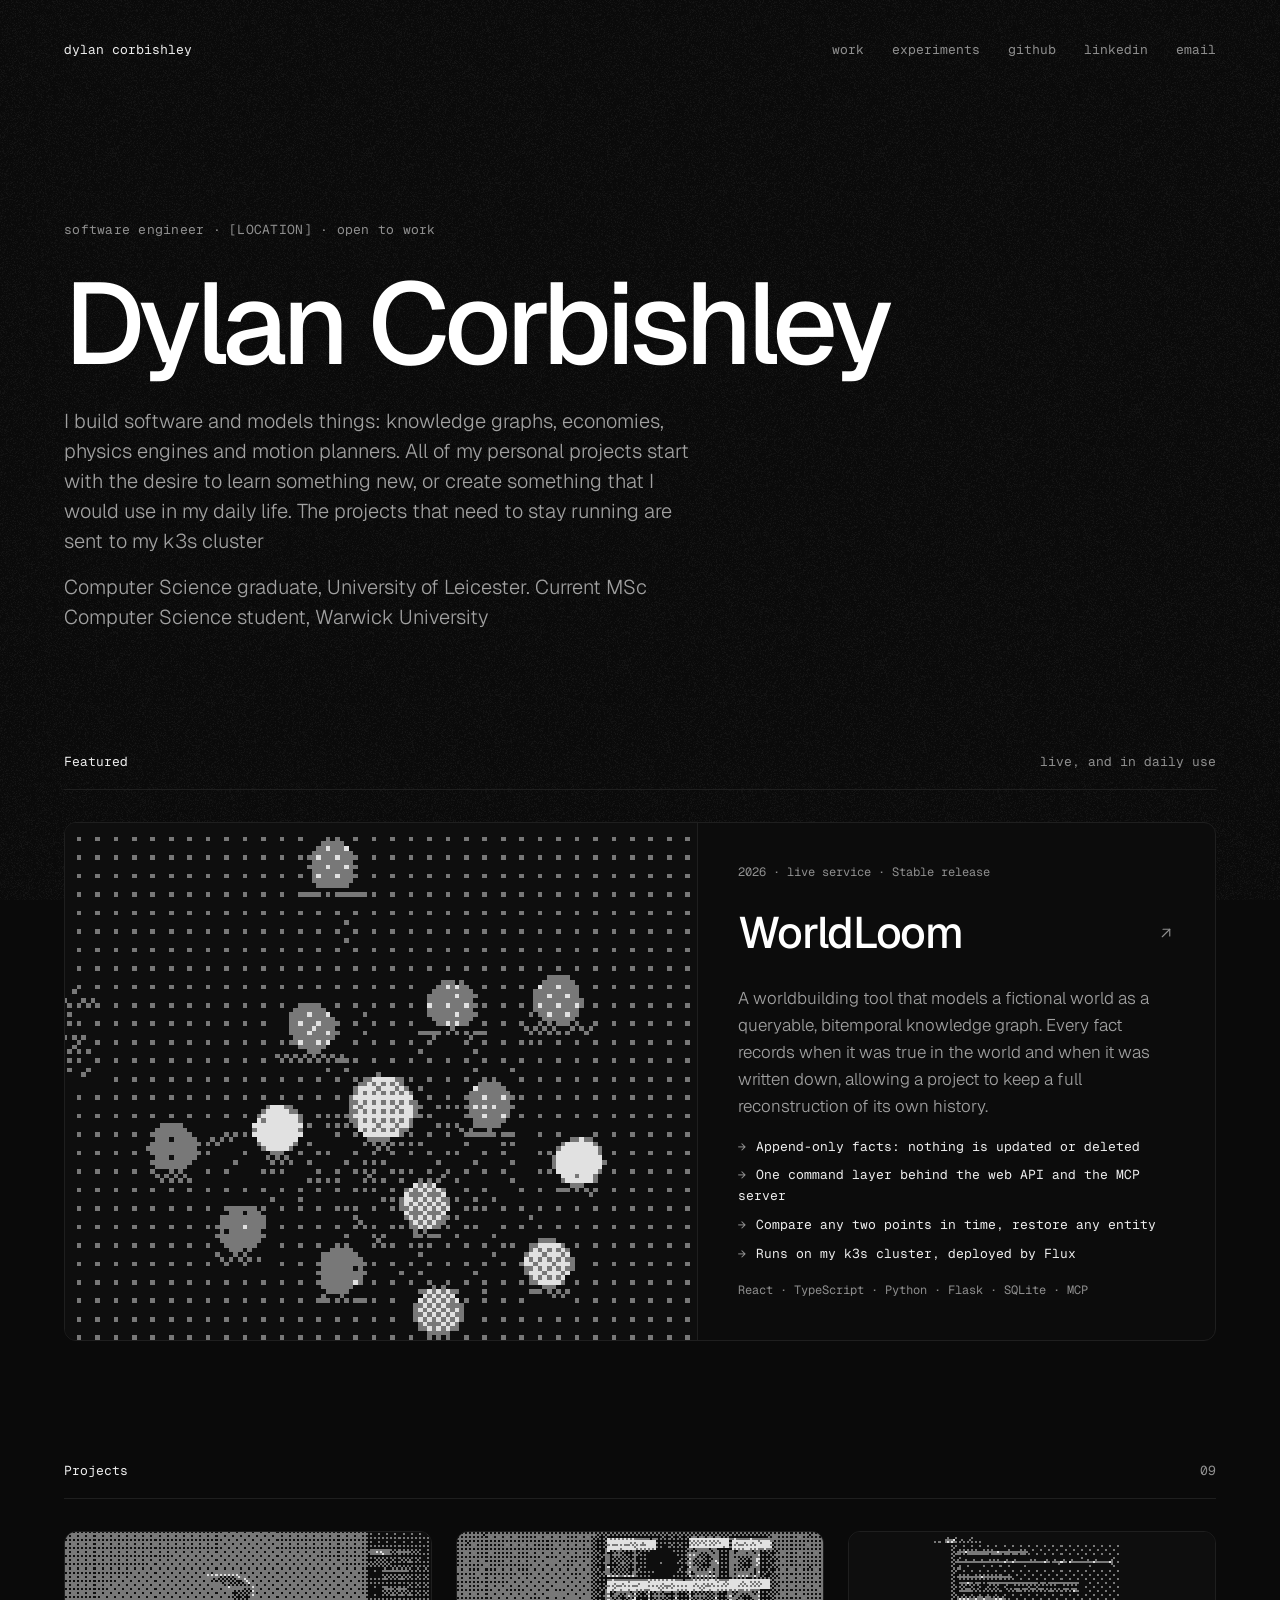
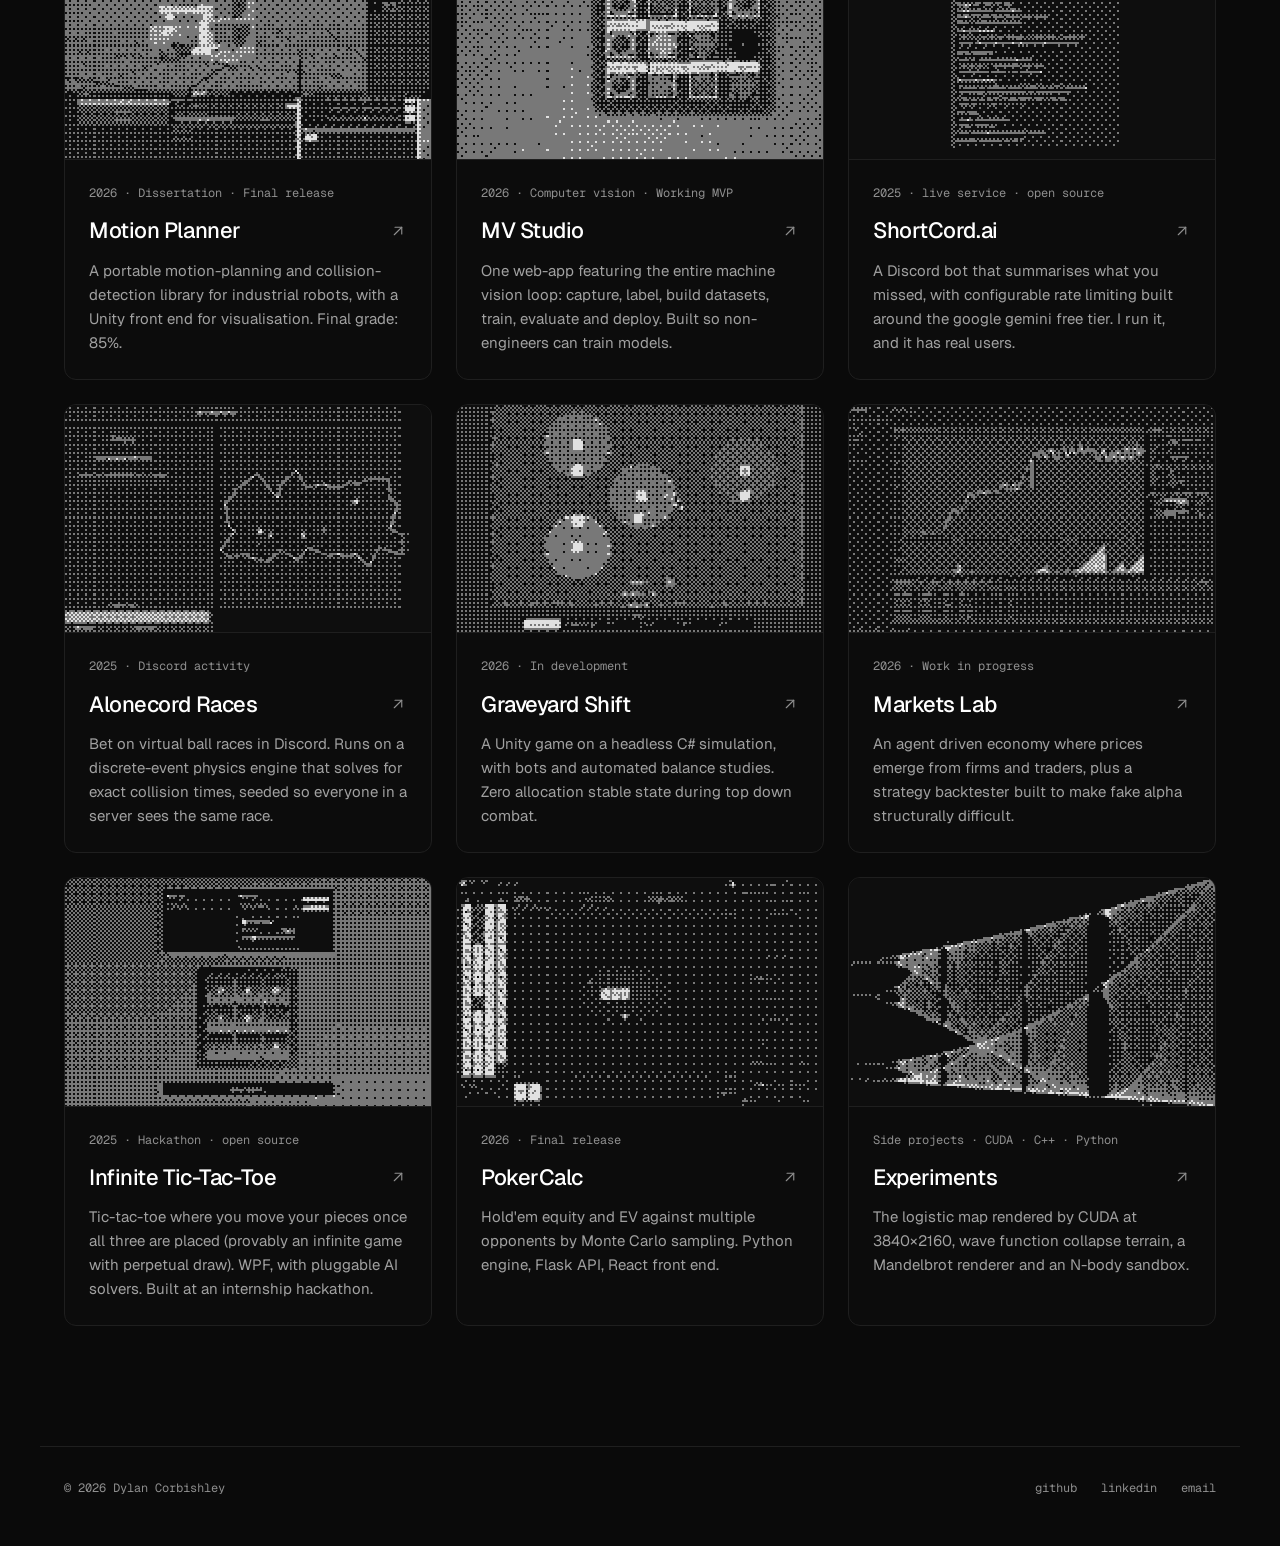
==== index.html @ eb1f4df1 "First pass static portfolio page" ====
<!doctype html>
<html lang="en">
<head>
<meta charset="utf-8">
<meta name="viewport" content="width=device-width, initial-scale=1">
<title>Dylan Corbishley — Portfolio</title>
<meta name="description" content="Dylan Corbishley, software engineer. Selected projects: WorldLoom, simulations, computer vision, games and procedural generation.">
<link rel="preconnect" href="https://fonts.googleapis.com">
<link rel="preconnect" href="https://fonts.gstatic.com" crossorigin>
<link href="https://fonts.googleapis.com/css2?family=Geist:wght@300;400;500;600&family=Geist+Mono:wght@400;500&display=swap" rel="stylesheet">
<link rel="stylesheet" href="css/style.css">
</head>
<body>

<header class="site-header wrap">
  <a class="navlink home" href="./">dylan corbishley</a>
  <nav aria-label="Primary">
    <a class="navlink" href="#work">work</a>
    <a class="navlink" href="projects/experiments.html">experiments</a>
    <a class="navlink" href="https://github.com/Dodo-alone">github</a>
    <a class="navlink" href="https://www.linkedin.com/in/dylancorbishley">linkedin</a>
    <a class="navlink" href="mailto:djcbish@gmail.com">email</a>
  </nav>
</header>

<main>

  <!-- About me -->
  <section class="hero wrap" aria-labelledby="me-title">
    <div class="eyebrow">software engineer · [LOCATION] · open to work</div>
    <h1 id="me-title" class="display decode">Dylan Corbishley</h1>
    <div class="lede-stack">
      <p class="lede">I build software and models things: knowledge graphs, economies, physics engines and motion planners. All of my personal projects start with the desire to learn something new, or create something that I would use in my daily life. The projects that need to stay running are sent to my k3s cluster</p>
      <p class="lede">Computer Science graduate, University of Leicester. Current MSc Computer Science student, Warwick University</p>
    </div>
  </section>

  <!-- Featured: WorldLoom -->
  <section class="block wrap" aria-labelledby="featured-title">
    <div class="section-head"><h2 id="featured-title">Featured</h2><span>live, and in daily use</span></div>

    <a class="card featured" href="projects/worldloom.html">
      <div class="shot pixel" data-src="assets/shots/worldloom-cover-dither.png">[ worldloom-cover.png ]</div>
      <div class="card-body">
        <div class="card-meta">2026 · live service · Stable release</div>
        <div class="card-title">
          <h3 class="decode">WorldLoom</h3>
          <svg class="go" aria-hidden="true" width="18" height="18" viewBox="0 0 24 24" fill="none" stroke="#8f8f8f" stroke-width="1.5" stroke-linecap="round" stroke-linejoin="round"><path d="M7 17 17 7"></path><path d="M8 7h9v9"></path></svg>
        </div>
        <p>A worldbuilding tool that models a fictional world as a queryable, bitemporal knowledge graph. Every fact records when it was true in the world and when it was written down, allowing a project to keep a full reconstruction of its own history.</p>
        <ul class="facts">
          <li>Append-only facts: nothing is updated or deleted</li>
          <li>One command layer behind the web API and the MCP server</li>
          <li>Compare any two points in time, restore any entity</li>
          <li>Runs on my k3s cluster, deployed by Flux</li>
        </ul>
        <div class="card-meta">React · TypeScript · Python · Flask · SQLite · MCP</div>
      </div>
    </a>
  </section>

  <!-- Everything else -->
  <section id="work" class="block wrap" aria-labelledby="work-title">
    <div class="section-head"><h2 id="work-title">Projects</h2><span>09</span></div>

    <div class="cards">

      <a class="card" href="projects/motion-planner.html">
        <div class="shot pixel" data-src="assets/shots/motion-planner-cover-dither.png">[ motion-planner-cover.png ]</div>
        <div class="card-body">
          <div class="card-meta">2026 · Dissertation · Final release</div>
          <div class="card-title">
            <h3 class="decode">Motion Planner</h3>
            <svg class="go" aria-hidden="true" width="18" height="18" viewBox="0 0 24 24" fill="none" stroke="#8f8f8f" stroke-width="1.5" stroke-linecap="round" stroke-linejoin="round"><path d="M7 17 17 7"></path><path d="M8 7h9v9"></path></svg>
          </div>
          <p>A portable motion-planning and collision-detection library for industrial robots, with a Unity front end for visualisation. Final grade: 85%.</p>
        </div>
      </a>

      <a class="card" href="projects/mv-studio.html">
        <div class="shot pixel" data-src="assets/shots/mv-studio-cover-dither.png">[ mv-studio-cover.png ]</div>
        <div class="card-body">
          <div class="card-meta">2026 · Computer vision · Working MVP</div>
          <div class="card-title">
            <h3 class="decode">MV Studio</h3>
            <svg class="go" aria-hidden="true" width="18" height="18" viewBox="0 0 24 24" fill="none" stroke="#8f8f8f" stroke-width="1.5" stroke-linecap="round" stroke-linejoin="round"><path d="M7 17 17 7"></path><path d="M8 7h9v9"></path></svg>
          </div>
          <p>One web-app featuring the entire machine vision loop: capture, label, build datasets, train, evaluate and deploy. Built so non-engineers can train models.</p>
        </div>
      </a>

      <a class="card" href="projects/shortcord.html">
        <div class="shot pixel" data-src="assets/shots/shortcord-cover-dither.png">[ shortcord-cover.png ]</div>
        <div class="card-body">
          <div class="card-meta">2025 · live service · open source</div>
          <div class="card-title">
            <h3 class="decode">ShortCord.ai</h3>
            <svg class="go" aria-hidden="true" width="18" height="18" viewBox="0 0 24 24" fill="none" stroke="#8f8f8f" stroke-width="1.5" stroke-linecap="round" stroke-linejoin="round"><path d="M7 17 17 7"></path><path d="M8 7h9v9"></path></svg>
          </div>
          <p>A Discord bot that summarises what you missed, with configurable rate limiting built around the google gemini free tier. I run it, and it has real users.</p>
        </div>
      </a>

      <a class="card" href="projects/alonecord-races.html">
        <div class="shot pixel" data-src="assets/shots/alonecord-cover-dither.png">[ alonecord-cover.png ]</div>
        <div class="card-body">
          <div class="card-meta">2025 · Discord activity</div>
          <div class="card-title">
            <h3 class="decode">Alonecord Races</h3>
            <svg class="go" aria-hidden="true" width="18" height="18" viewBox="0 0 24 24" fill="none" stroke="#8f8f8f" stroke-width="1.5" stroke-linecap="round" stroke-linejoin="round"><path d="M7 17 17 7"></path><path d="M8 7h9v9"></path></svg>
          </div>
          <p>Bet on virtual ball races in Discord. Runs on a discrete-event physics engine that solves for exact collision times, seeded so everyone in a server sees the same race.</p>
        </div>
      </a>

      <a class="card" href="projects/graveyard-shift.html">
        <div class="shot pixel" data-src="assets/shots/graveyard-cover-dither.png">[ graveyard-cover.png ]</div>
        <div class="card-body">
          <div class="card-meta">2026 · In development</div>
          <div class="card-title">
            <h3 class="decode">Graveyard Shift</h3>
            <svg class="go" aria-hidden="true" width="18" height="18" viewBox="0 0 24 24" fill="none" stroke="#8f8f8f" stroke-width="1.5" stroke-linecap="round" stroke-linejoin="round"><path d="M7 17 17 7"></path><path d="M8 7h9v9"></path></svg>
          </div>
          <p>A Unity game on a headless C# simulation, with bots and automated balance studies. Zero allocation stable state during top down combat.</p>
        </div>
      </a>

      <a class="card" href="projects/markets-lab.html">
        <div class="shot pixel" data-src="assets/shots/markets-cover-dither.png">[ markets-cover.png ]</div>
        <div class="card-body">
          <div class="card-meta">2026 · Work in progress</div>
          <div class="card-title">
            <h3 class="decode">Markets Lab</h3>
            <svg class="go" aria-hidden="true" width="18" height="18" viewBox="0 0 24 24" fill="none" stroke="#8f8f8f" stroke-width="1.5" stroke-linecap="round" stroke-linejoin="round"><path d="M7 17 17 7"></path><path d="M8 7h9v9"></path></svg>
          </div>
          <p>An agent driven economy where prices emerge from firms and traders, plus a strategy backtester built to make fake alpha structurally difficult.</p>
        </div>
      </a>

      <a class="card" href="projects/infinite-tic-tac-toe.html">
        <div class="shot pixel" data-src="assets/shots/tictactoe-cover-dither.png">[ tictactoe-cover.png ]</div>
        <div class="card-body">
          <div class="card-meta">2025 · Hackathon · open source</div>
          <div class="card-title">
            <h3 class="decode">Infinite Tic-Tac-Toe</h3>
            <svg class="go" aria-hidden="true" width="18" height="18" viewBox="0 0 24 24" fill="none" stroke="#8f8f8f" stroke-width="1.5" stroke-linecap="round" stroke-linejoin="round"><path d="M7 17 17 7"></path><path d="M8 7h9v9"></path></svg>
          </div>
          <p>Tic-tac-toe where you move your pieces once all three are placed (provably an infinite game with perpetual draw). WPF, with pluggable AI solvers. Built at an internship hackathon.</p>
        </div>
      </a>

      <a class="card" href="projects/pokercalc.html">
        <div class="shot pixel" data-src="assets/shots/pokercalc-cover-dither.png">[ pokercalc-cover.png ]</div>
        <div class="card-body">
          <div class="card-meta">2026 · Final release</div>
          <div class="card-title">
            <h3 class="decode">PokerCalc</h3>
            <svg class="go" aria-hidden="true" width="18" height="18" viewBox="0 0 24 24" fill="none" stroke="#8f8f8f" stroke-width="1.5" stroke-linecap="round" stroke-linejoin="round"><path d="M7 17 17 7"></path><path d="M8 7h9v9"></path></svg>
          </div>
          <p>Hold'em equity and EV against multiple opponents by Monte Carlo sampling. Python engine, Flask API, React front end.</p>
        </div>
      </a>

      <a class="card" href="projects/experiments.html">
        <div class="shot pixel" data-src="assets/shots/experiments-cover-dither.png">[ experiments-cover.png ]</div>
        <div class="card-body">
          <div class="card-meta">Side projects · CUDA · C++ · Python</div>
          <div class="card-title">
            <h3 class="decode">Experiments</h3>
            <svg class="go" aria-hidden="true" width="18" height="18" viewBox="0 0 24 24" fill="none" stroke="#8f8f8f" stroke-width="1.5" stroke-linecap="round" stroke-linejoin="round"><path d="M7 17 17 7"></path><path d="M8 7h9v9"></path></svg>
          </div>
          <p>The logistic map rendered by CUDA at 3840×2160, wave function collapse terrain, a Mandelbrot renderer and an N-body sandbox.</p>
        </div>
      </a>

    </div>
  </section>

</main>

<footer class="site-footer wrap">
  <span>© 2026 Dylan Corbishley</span>
  <nav aria-label="Footer">
    <a href="https://github.com/Dodo-alone">github</a>
    <a href="https://www.linkedin.com/in/dylancorbishley">linkedin</a>
    <a href="mailto:djcbish@gmail.com">email</a>
  </nav>
</footer>

<div class="grain" aria-hidden="true"></div>
<script src="js/site.js"></script>
</body>
</html>
---- css/style.css ----
/* Portfolio — dark, Geist, grain. Ported from the Claude Design canvas. */

:root {
  --bg: #0a0a0a;
  --surface: #0c0c0c;
  --surface-2: #111111;
  --line: #1f1f1f;
  --line-2: #2e2e2e;
  --text: #ededed;
  --text-strong: #ffffff;
  --text-body: #c7c7c7;
  --muted: #a1a1a1;
  --dim: #8f8f8f;
  --faint: #6e6e6e;
  --sans: 'Geist', system-ui, sans-serif;
  --mono: 'Geist Mono', ui-monospace, monospace;
}

* { box-sizing: border-box; }

html { color-scheme: dark; }

body {
  margin: 0;
  min-height: 100vh;
  background: var(--bg);
  color: var(--text);
  font-family: var(--sans);
  font-size: 16px;
  line-height: 1.6;
  -webkit-font-smoothing: antialiased;
}

a { color: var(--text); text-decoration: none; }
a:hover { color: var(--text-strong); }
img { max-width: 100%; }

.mono { font-family: var(--mono); }

.wrap {
  max-width: 1200px;
  margin: 0 auto;
  padding-left: 24px;
  padding-right: 24px;
}

/* ---------- header / footer ---------- */

.site-header {
  display: flex;
  flex-wrap: wrap;
  align-items: center;
  justify-content: space-between;
  gap: 8px 16px;
  padding-top: 28px;
  padding-bottom: 28px;
  font-family: var(--mono);
  font-size: 13px;
}

.site-header nav { display: flex; flex-wrap: wrap; gap: 0 28px; }

.navlink {
  display: inline-flex;
  align-items: center;
  gap: 10px;
  min-height: 44px;
  color: var(--dim);
  transition: color .15s;
}
.navlink:hover { color: var(--text-strong); }
.navlink.home { color: var(--text); }

.site-footer {
  display: flex;
  flex-wrap: wrap;
  justify-content: space-between;
  align-items: center;
  gap: 16px;
  padding-top: 32px;
  padding-bottom: 48px;
  border-top: 1px solid var(--line);
  font-family: var(--mono);
  font-size: 12px;
  color: var(--dim);
}
.site-footer nav { display: flex; flex-wrap: wrap; gap: 0 24px; }
.site-footer a { color: var(--dim); }
.site-footer a:hover { color: var(--text-strong); }

/* ---------- type ---------- */

.eyebrow {
  font-family: var(--mono);
  font-size: 13px;
  color: var(--dim);
  letter-spacing: 0.02em;
}

.display {
  margin: 0;
  font-size: clamp(48px, 9vw, 128px);
  line-height: 0.95;
  font-weight: 500;
  letter-spacing: -0.045em;
  color: var(--text-strong);
}
.display.sm { font-size: clamp(44px, 7vw, 96px); line-height: 1; letter-spacing: -0.04em; }

.lede {
  margin: 0;
  max-width: 640px;
  font-size: 20px;
  line-height: 1.5;
  color: var(--muted);
  font-weight: 300;
}

.prose {
  display: flex;
  flex-direction: column;
  gap: 20px;
  font-size: 18px;
  line-height: 1.7;
  color: var(--text-body);
  font-weight: 300;
}
.prose p, .prose ul { margin: 0; }
.prose ul { padding-left: 1.2em; display: flex; flex-direction: column; gap: 8px; }
.prose strong { color: var(--text); font-weight: 500; }
.prose code { font-family: var(--mono); font-size: 0.85em; color: var(--text); }
.prose a { text-decoration: underline; text-decoration-color: var(--faint); text-underline-offset: 3px; }

/* ---------- sections ---------- */

.intro {
  display: flex;
  flex-direction: column;
  gap: 28px;
  padding-top: 96px;
  padding-bottom: 64px;
}

.block { padding-bottom: 120px; }

.section-head {
  display: flex;
  align-items: baseline;
  justify-content: space-between;
  gap: 16px;
  padding-bottom: 16px;
  margin-bottom: 32px;
  border-bottom: 1px solid var(--line);
  font-family: var(--mono);
  font-size: 13px;
}
.section-head h2 { margin: 0; font-size: 13px; font-weight: 400; color: var(--text); }
.section-head span { color: var(--dim); }

.label {
  margin: 0 0 32px;
  font-family: var(--mono);
  font-size: 13px;
  font-weight: 400;
  color: var(--dim);
}

/* label column + body column */
.row { display: flex; flex-wrap: wrap; gap: 32px 64px; }
.row > h2 {
  margin: 0;
  flex: 1 1 240px;
  font-family: var(--mono);
  font-size: 13px;
  font-weight: 400;
  color: var(--dim);
}
.row > .body { flex: 999 1 560px; min-width: 0; display: flex; flex-direction: column; gap: 32px; }

/* ---------- meta list ---------- */

.meta {
  margin: 24px 0 0;
  display: grid;
  grid-template-columns: repeat(auto-fit, minmax(160px, 1fr));
  gap: 24px;
  padding-top: 24px;
  border-top: 1px solid var(--line);
  font-family: var(--mono);
  font-size: 13px;
}
.meta div { display: flex; flex-direction: column; gap: 6px; }
.meta dt { color: var(--dim); }
.meta dd { margin: 0; color: var(--text); }

/* ---------- screenshots / placeholders ---------- */

.shot {
  position: relative;
  display: flex;
  align-items: center;
  justify-content: center;
  overflow: hidden;
  border: 1px solid var(--line);
  border-radius: 12px;
  background-color: #0f0f0f;
  background-image: repeating-linear-gradient(135deg, #171717 0 1px, transparent 1px 14px);
  font-family: var(--mono);
  font-size: 12px;
  color: var(--faint);
  text-align: center;
  padding: 16px;
  aspect-ratio: 16 / 10;
}
.shot.r169 { aspect-ratio: 16 / 9; }
.shot.r219 { aspect-ratio: 21 / 9; }
.shot.has-img { padding: 0; background: var(--surface); }
.shot > img { display: block; width: 100%; height: 100%; object-fit: cover; }
.shot.contain > img { object-fit: contain; }
.shot.pixel > img { image-rendering: pixelated; }

figure { margin: 0; display: flex; flex-direction: column; gap: 12px; }
figcaption { font-family: var(--mono); font-size: 12px; color: var(--dim); line-height: 1.5; }

.shots {
  display: grid;
  grid-template-columns: repeat(auto-fill, minmax(min(100%, 480px), 1fr));
  gap: 24px;
}
.shots .wide { grid-column: 1 / -1; }

/* ---------- hero (about me) ---------- */

.hero { display: flex; flex-direction: column; gap: 28px; padding-top: 120px; padding-bottom: 120px; }
.hero .lede-stack { display: flex; flex-direction: column; gap: 16px; }

.button {
  display: inline-flex;
  align-items: center;
  gap: 10px;
  min-height: 44px;
  padding: 0 18px;
  border: 1px solid var(--line-2);
  border-radius: 999px;
  color: var(--text);
  transition: border-color .2s, background-color .2s;
}
.button:hover { border-color: #5a5a5a; background: var(--surface-2); }
.button.primary { background: var(--text); color: var(--bg); border-color: var(--text); }
.button.primary:hover { background: var(--text-strong); color: var(--bg); }

.points {
  display: grid;
  grid-template-columns: repeat(auto-fit, minmax(240px, 1fr));
  border: 1px solid var(--line);
  border-radius: 12px;
  overflow: hidden;
}
.points > div { box-shadow: 1px 0 0 var(--line), 0 1px 0 var(--line); padding: 24px; display: flex; flex-direction: column; gap: 8px; }
.points b { font-weight: 500; color: var(--text-strong); font-size: 16px; }
.points span { color: var(--muted); font-size: 15px; font-weight: 300; }

/* ---------- project cards ---------- */

.cards {
  display: grid;
  grid-template-columns: repeat(auto-fill, minmax(min(100%, 360px), 1fr));
  gap: 24px;
}

.card {
  display: flex;
  flex-direction: column;
  border: 1px solid var(--line);
  border-radius: 12px;
  overflow: hidden;
  background: var(--surface);
  color: var(--text);
  transition: border-color .2s ease, background-color .2s ease;
}
.card:hover { border-color: #5a5a5a; background-color: var(--surface-2); color: var(--text); }
.card .shot { border: 0; border-bottom: 1px solid var(--line); border-radius: 0; transition: filter .25s ease; }
.card:hover .shot { filter: brightness(1.25); }
.card .card-body { padding: 24px; display: flex; flex-direction: column; gap: 10px; flex: 1; }
.card .card-meta { font-family: var(--mono); font-size: 12px; color: var(--dim); }
.card .card-title { display: flex; justify-content: space-between; align-items: center; gap: 16px; }
.card h3 { margin: 0; font-size: 22px; font-weight: 500; letter-spacing: -0.02em; color: var(--text-strong); }
.card p { margin: 0; font-size: 15px; color: var(--muted); }
.card .go { flex: none; transition: transform .2s ease, stroke .2s ease; }
.card:hover .go { transform: translate(3px, -3px); stroke: var(--text-strong); }

/* Three columns on a 6-track grid, so a short last row never leaves a gap:
   two leftover cards split the row, one leftover card spans it sideways. */
@media (min-width: 1176px) {
  .cards { grid-template-columns: repeat(6, 1fr); }
  .cards > .card { grid-column: span 2; }
  .cards > .card:nth-last-child(2):nth-child(3n+1),
  .cards > .card:last-child:nth-child(3n+2) { grid-column: span 3; }
  .cards > .card:last-child:nth-child(3n+1) { grid-column: 1 / -1; flex-direction: row; }
  .cards > .card:last-child:nth-child(3n+1) .shot { flex: 0 0 calc((100% - 48px) / 3); border-bottom: 0; border-right: 1px solid var(--line); }
  .cards > .card:last-child:nth-child(3n+1) .card-body { justify-content: center; }
}

/* The featured tile: one wide card, image beside the text. */
.card.featured h3 { font-size: clamp(28px, 4vw, 44px); letter-spacing: -0.03em; }
.card.featured .card-body { gap: 16px; padding: 32px; }
.card.featured p { font-size: 17px; font-weight: 300; max-width: 560px; }
.facts { margin: 0; padding: 0; list-style: none; display: flex; flex-direction: column; gap: 8px; font-family: var(--mono); font-size: 13px; color: var(--text); }
.facts li::before { content: "→"; color: var(--dim); margin-right: 10px; }
@media (min-width: 960px) {
  .card.featured { flex-direction: row; }
  .card.featured .shot { flex: 0 0 55%; border-bottom: 0; border-right: 1px solid var(--line); }
  .card.featured .card-body { justify-content: center; padding: 40px; }
}

.tag {
  display: inline-block;
  padding: 2px 8px;
  border: 1px solid var(--line-2);
  border-radius: 999px;
  font-family: var(--mono);
  font-size: 11px;
  color: var(--muted);
  white-space: nowrap;
}
.tag.live { color: var(--text); border-color: #4a4a4a; }

/* ---------- metrics ---------- */

.metrics {
  display: grid;
  grid-template-columns: repeat(auto-fit, minmax(200px, 1fr));
  border: 1px solid var(--line);
  border-radius: 12px;
  overflow: hidden;
}
.metrics > div { box-shadow: 1px 0 0 var(--line), 0 1px 0 var(--line); padding: 32px; display: flex; flex-direction: column; gap: 8px; }
.metrics b { font-size: 40px; font-weight: 500; letter-spacing: -0.03em; color: var(--text-strong); line-height: 1.1; }
.metrics span { font-family: var(--mono); font-size: 12px; color: var(--dim); }

/* ---------- stack grid ---------- */

.stack {
  display: grid;
  grid-template-columns: repeat(auto-fit, minmax(240px, 1fr));
  border: 1px solid var(--line);
  border-radius: 12px;
  overflow: hidden;
}
.stack > div { box-shadow: 1px 0 0 var(--line), 0 1px 0 var(--line); padding: 24px; display: flex; flex-direction: column; gap: 12px; }
.stack .k { font-family: var(--mono); font-size: 12px; color: var(--dim); }
.stack .v { font-size: 16px; color: var(--text); }

/* ---------- diagrams (flow layout, no absolute positioning) ---------- */

.diagram {
  border: 1px solid var(--line);
  border-radius: 12px;
  background-color: var(--surface);
  background-image: radial-gradient(#232323 1px, transparent 1px);
  background-size: 24px 24px;
  padding: 40px 24px;
  font-family: var(--mono);
  font-size: 13px;
  line-height: 18px;
}

.diagram.spaced { margin-top: 32px; }

.flow { display: flex; flex-direction: column; align-items: center; gap: 0; max-width: 720px; margin: 0 auto; }
.flow .tier { display: flex; flex-wrap: wrap; justify-content: center; gap: 16px; width: 100%; }
.flow .arrow { display: flex; justify-content: center; gap: 16px; width: 100%; padding: 6px 0; color: var(--faint); font-size: 12px; }
.flow .arrow span { flex: 1; max-width: 220px; text-align: center; }
.flow .arrow span:only-child { max-width: none; }

.chain { display: flex; flex-wrap: wrap; align-items: center; justify-content: center; gap: 10px 8px; }
.chain .arrow { color: var(--faint); }

.node {
  flex: 1 1 200px;
  max-width: 340px;
  min-height: 72px;
  padding: 12px;
  display: flex;
  flex-direction: column;
  align-items: center;
  justify-content: center;
  text-align: center;
  gap: 2px;
  background: var(--surface-2);
  border: 1px solid var(--line-2);
  border-radius: 8px;
  color: var(--text);
}
.node b { font-weight: 500; }
.node small { color: var(--dim); font-size: 12px; }
.node.core { background: var(--text); border-color: var(--text); color: var(--bg); }
.node.core small { color: #4a4a4a; }
.node.store { border-style: dashed; border-color: #3a3a3a; }
.node.full { max-width: 100%; flex-basis: 100%; }
.chain .node { flex: 0 1 auto; min-height: 0; padding: 10px 14px; }

/* ---------- image pairs ----------
   Columns are sized per pair (--cols) so both images come out the same height uncropped. */

.pair { display: grid; grid-template-columns: var(--cols, 1fr 1fr); gap: 24px; align-items: start; }
.pair.spaced { margin-top: 48px; }
.pair a.shot:hover { border-color: #5a5a5a; }
@media (max-width: 720px) { .pair { grid-template-columns: 1fr; } }

/* ---------- grain ---------- */

.grain {
  position: fixed;
  inset: 0;
  pointer-events: none;
  z-index: -1; /* behind the content: solid cards and images cover it, bare page shows it */
  opacity: .05;
  background-image: url(../assets/grain.png);
  background-repeat: repeat;
  background-size: 256px 256px;
}

@media (max-width: 640px) {
  .intro { padding-top: 56px; }
  .hero { padding-top: 56px; padding-bottom: 88px; }
  .block { padding-bottom: 88px; }
  .metrics b { font-size: 32px; }
}
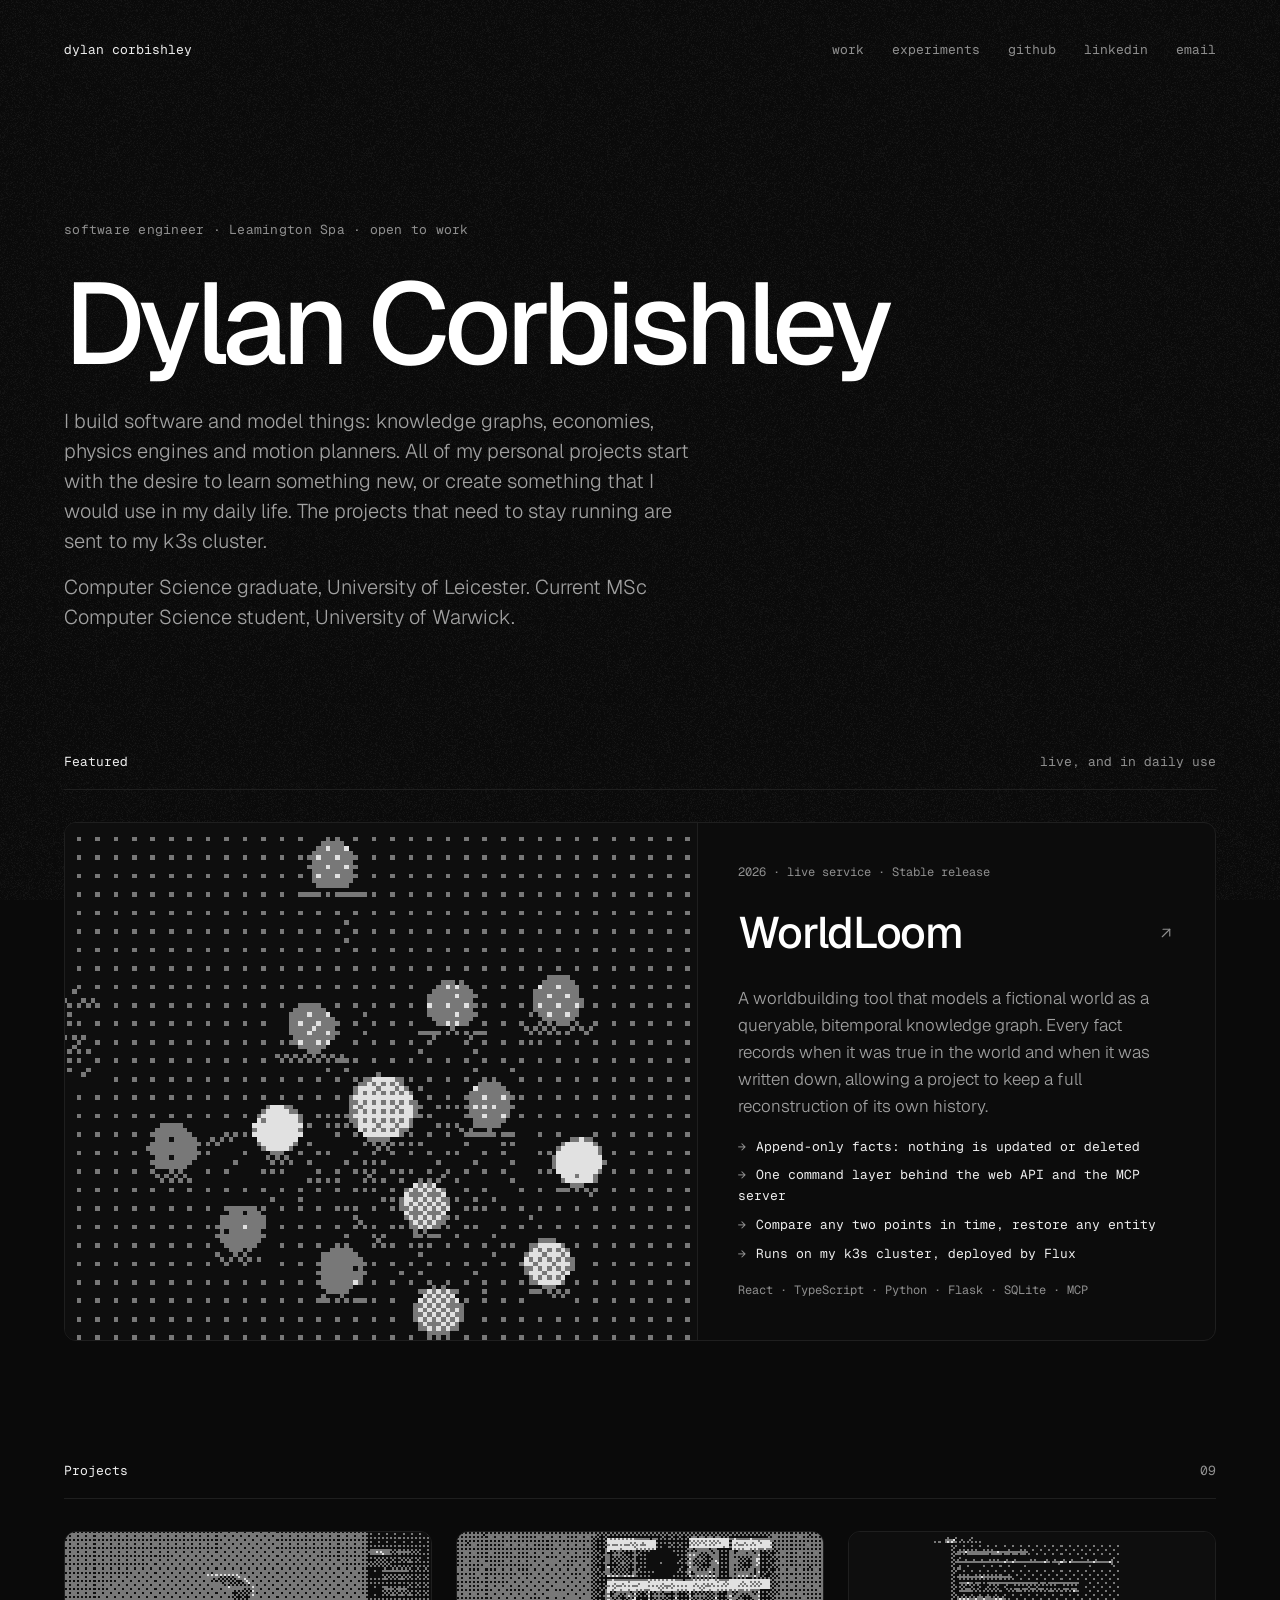
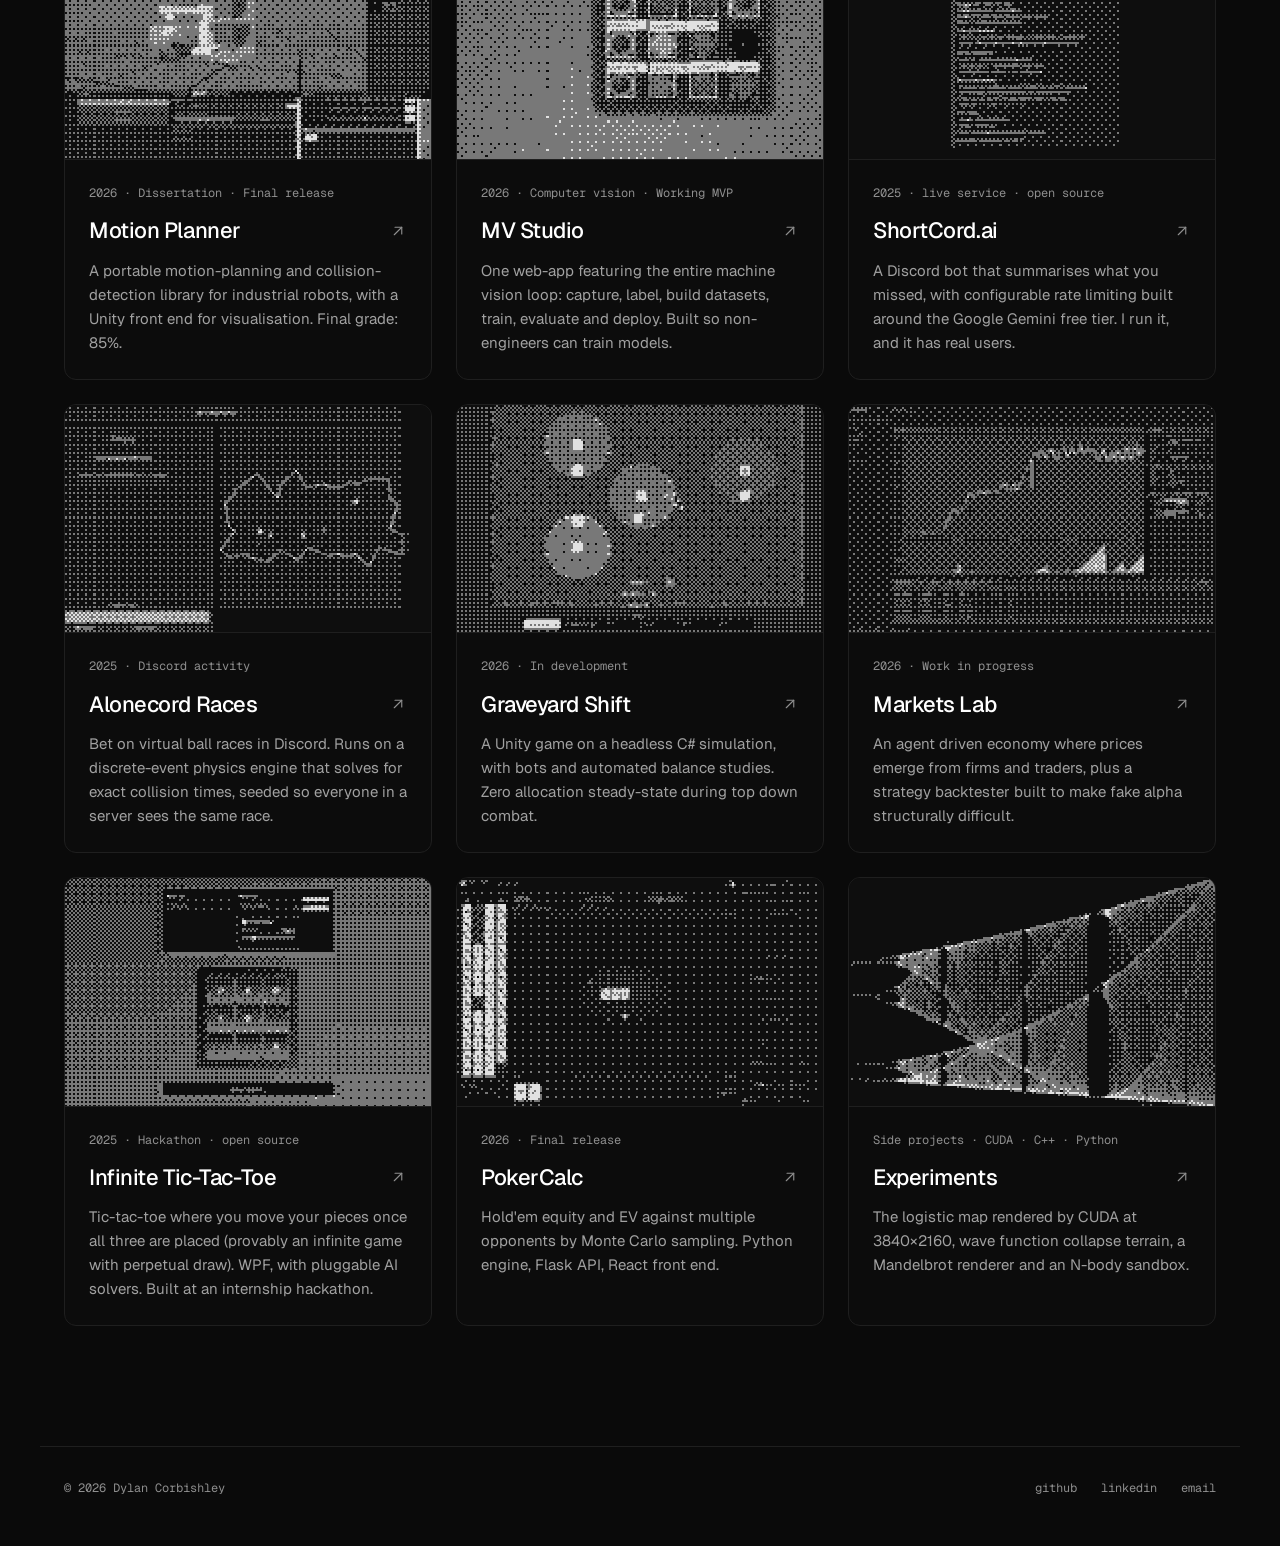
==== commit 3f94762c: "Fix pass" ====
--- a/index.html
+++ b/index.html
@@ -27,11 +27,11 @@
 
   <!-- About me -->
   <section class="hero wrap" aria-labelledby="me-title">
-    <div class="eyebrow">software engineer · [LOCATION] · open to work</div>
+    <div class="eyebrow">software engineer · Leamington Spa · open to work</div>
     <h1 id="me-title" class="display decode">Dylan Corbishley</h1>
     <div class="lede-stack">
-      <p class="lede">I build software and models things: knowledge graphs, economies, physics engines and motion planners. All of my personal projects start with the desire to learn something new, or create something that I would use in my daily life. The projects that need to stay running are sent to my k3s cluster</p>
-      <p class="lede">Computer Science graduate, University of Leicester. Current MSc Computer Science student, Warwick University</p>
+      <p class="lede">I build software and model things: knowledge graphs, economies, physics engines and motion planners. All of my personal projects start with the desire to learn something new, or create something that I would use in my daily life. The projects that need to stay running are sent to my k3s cluster.</p>
+      <p class="lede">Computer Science graduate, University of Leicester. Current MSc Computer Science student, University of Warwick.</p>
     </div>
   </section>
 
@@ -97,7 +97,7 @@
             <h3 class="decode">ShortCord.ai</h3>
             <svg class="go" aria-hidden="true" width="18" height="18" viewBox="0 0 24 24" fill="none" stroke="#8f8f8f" stroke-width="1.5" stroke-linecap="round" stroke-linejoin="round"><path d="M7 17 17 7"></path><path d="M8 7h9v9"></path></svg>
           </div>
-          <p>A Discord bot that summarises what you missed, with configurable rate limiting built around the google gemini free tier. I run it, and it has real users.</p>
+          <p>A Discord bot that summarises what you missed, with configurable rate limiting built around the Google Gemini free tier. I run it, and it has real users.</p>
         </div>
       </a>
 
@@ -121,7 +121,7 @@
             <h3 class="decode">Graveyard Shift</h3>
             <svg class="go" aria-hidden="true" width="18" height="18" viewBox="0 0 24 24" fill="none" stroke="#8f8f8f" stroke-width="1.5" stroke-linecap="round" stroke-linejoin="round"><path d="M7 17 17 7"></path><path d="M8 7h9v9"></path></svg>
           </div>
-          <p>A Unity game on a headless C# simulation, with bots and automated balance studies. Zero allocation stable state during top down combat.</p>
+          <p>A Unity game on a headless C# simulation, with bots and automated balance studies. Zero allocation steady-state during top down combat.</p>
         </div>
       </a>
 
